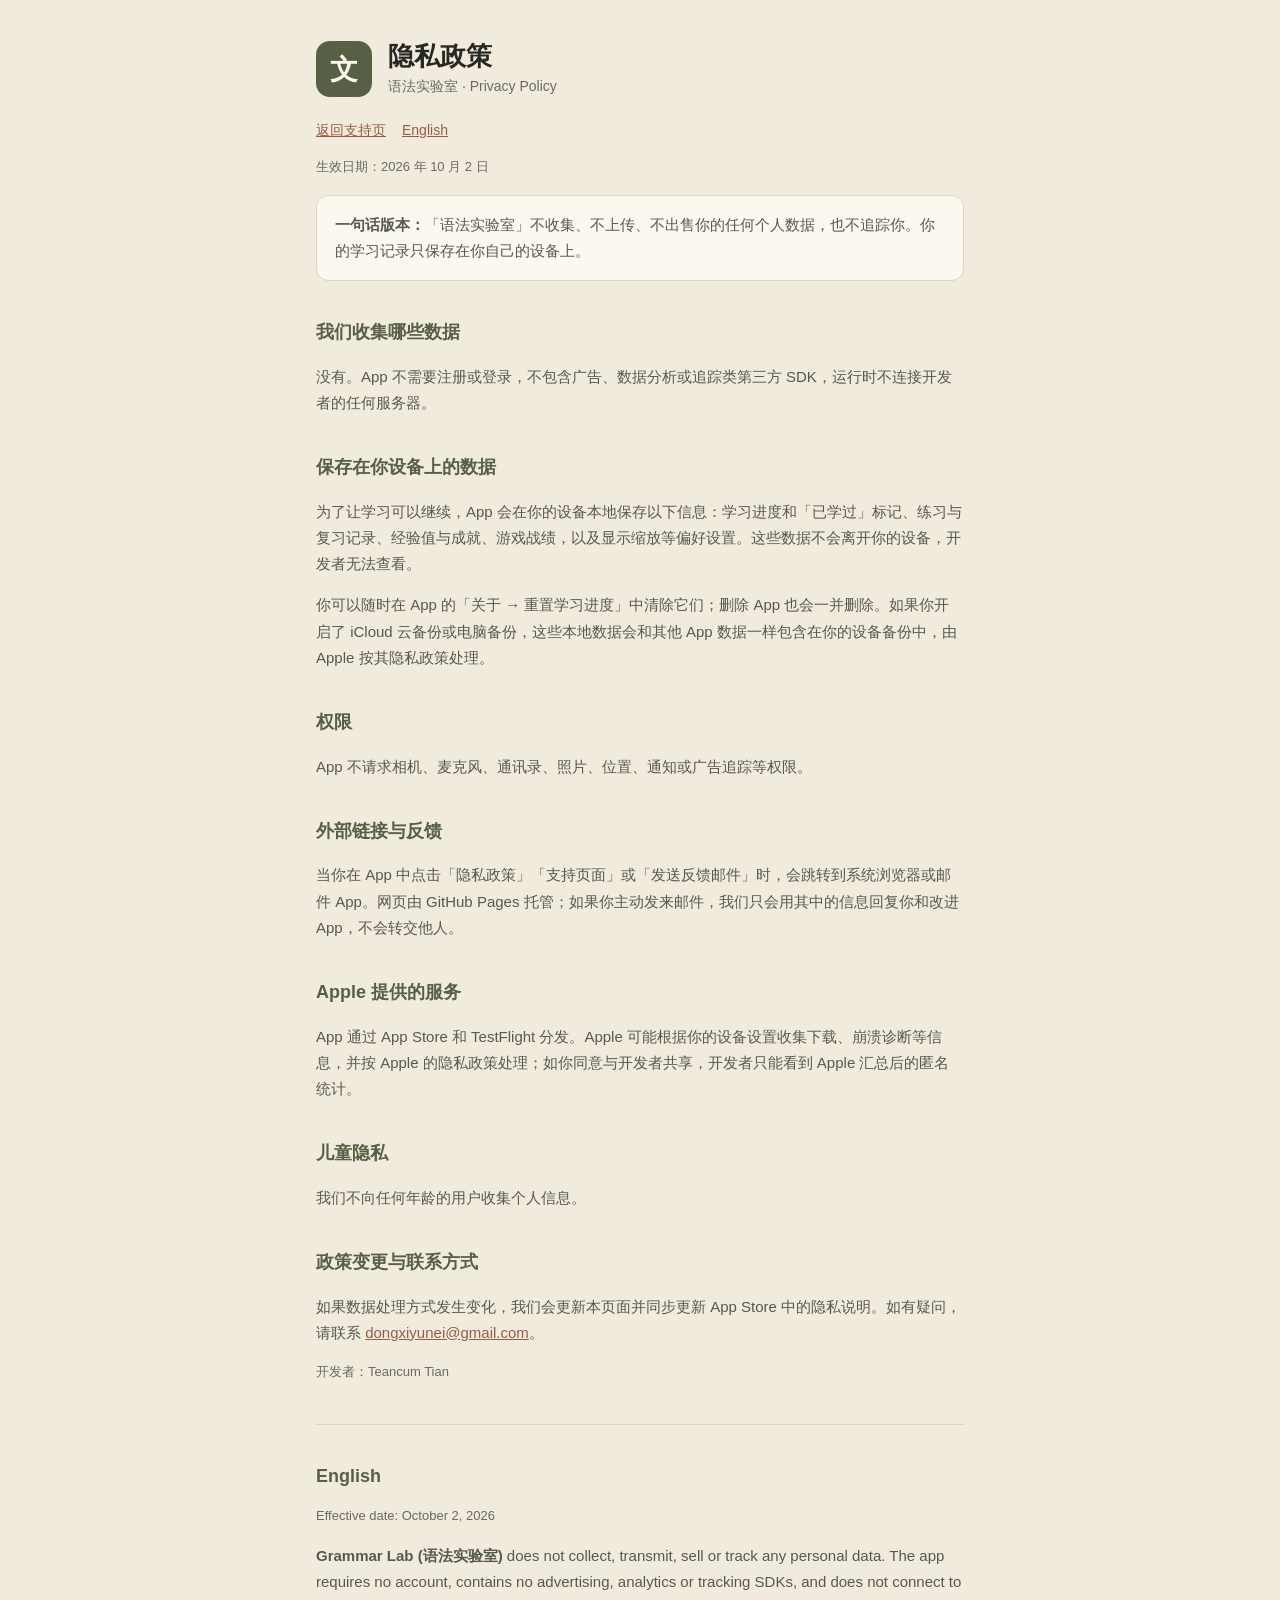
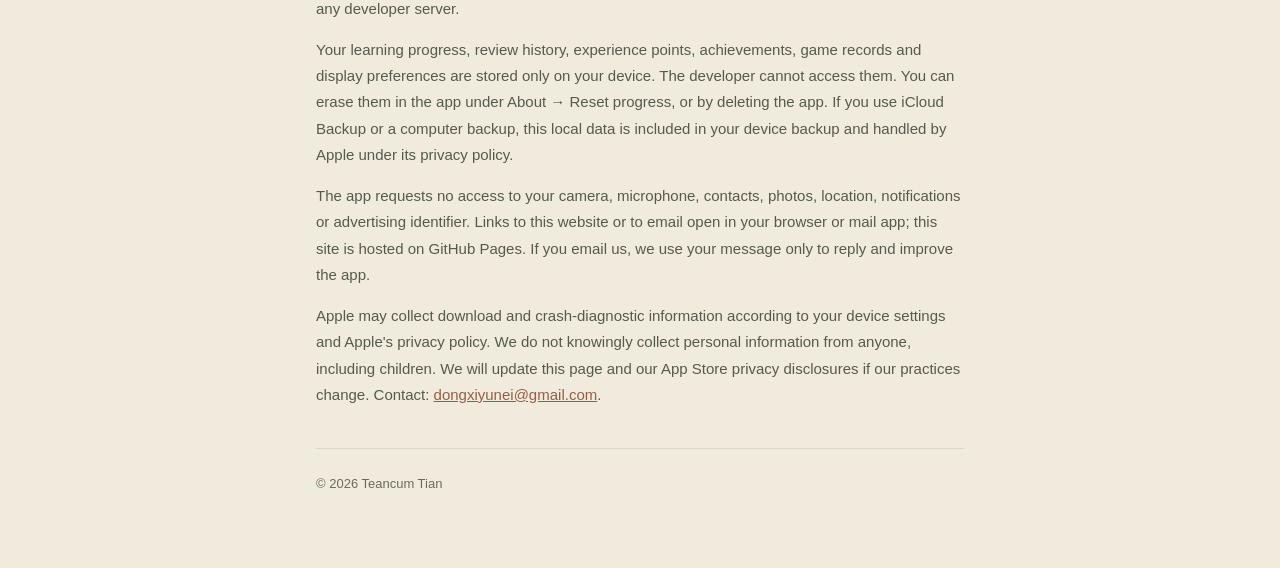
==== privacy.html @ 6383b58a "语法实验室支持页与隐私政策 Co-Authored-By: Claude Opus 5.5 <noreply@anthropic.com>" ====
<!DOCTYPE html>
<html lang="zh-Hans">
<head>
<meta charset="utf-8">
<meta name="viewport" content="width=device-width, initial-scale=1">
<title>语法实验室 — 隐私政策</title>
<meta name="description" content="语法实验室（日语语法学习 App）隐私政策：不收集、不上传任何个人数据。">
<link rel="stylesheet" href="style.css">
</head>
<body>
<main>
  <header>
    <div class="mark" aria-hidden="true">文</div>
    <div>
      <h1>隐私政策</h1>
      <p class="sub">语法实验室 · Privacy Policy</p>
    </div>
  </header>
  <nav>
    <a href="./">返回支持页</a>
    <a href="#english">English</a>
  </nav>
  <p class="muted">生效日期：2026 年 10 月 2 日</p>

  <div class="card">
    <p><strong>一句话版本：</strong>「语法实验室」不收集、不上传、不出售你的任何个人数据，也不追踪你。你的学习记录只保存在你自己的设备上。</p>
  </div>

  <h2>我们收集哪些数据</h2>
  <p>没有。App 不需要注册或登录，不包含广告、数据分析或追踪类第三方 SDK，运行时不连接开发者的任何服务器。</p>

  <h2>保存在你设备上的数据</h2>
  <p>为了让学习可以继续，App 会在你的设备本地保存以下信息：学习进度和「已学过」标记、练习与复习记录、经验值与成就、游戏战绩，以及显示缩放等偏好设置。这些数据不会离开你的设备，开发者无法查看。</p>
  <p>你可以随时在 App 的「关于 → 重置学习进度」中清除它们；删除 App 也会一并删除。如果你开启了 iCloud 云备份或电脑备份，这些本地数据会和其他 App 数据一样包含在你的设备备份中，由 Apple 按其隐私政策处理。</p>

  <h2>权限</h2>
  <p>App 不请求相机、麦克风、通讯录、照片、位置、通知或广告追踪等权限。</p>

  <h2>外部链接与反馈</h2>
  <p>当你在 App 中点击「隐私政策」「支持页面」或「发送反馈邮件」时，会跳转到系统浏览器或邮件 App。网页由 GitHub Pages 托管；如果你主动发来邮件，我们只会用其中的信息回复你和改进 App，不会转交他人。</p>

  <h2>Apple 提供的服务</h2>
  <p>App 通过 App Store 和 TestFlight 分发。Apple 可能根据你的设备设置收集下载、崩溃诊断等信息，并按 Apple 的隐私政策处理；如你同意与开发者共享，开发者只能看到 Apple 汇总后的匿名统计。</p>

  <h2>儿童隐私</h2>
  <p>我们不向任何年龄的用户收集个人信息。</p>

  <h2>政策变更与联系方式</h2>
  <p>如果数据处理方式发生变化，我们会更新本页面并同步更新 App Store 中的隐私说明。如有疑问，请联系 <a href="mailto:dongxiyunei@gmail.com">dongxiyunei@gmail.com</a>。</p>
  <p class="muted">开发者：Teancum Tian</p>

  <hr>

  <section id="english">
    <h2>English</h2>
    <p class="muted">Effective date: October 2, 2026</p>
    <p><strong>Grammar Lab (语法实验室)</strong> does not collect, transmit, sell or track any personal data. The app requires no account, contains no advertising, analytics or tracking SDKs, and does not connect to any developer server.</p>
    <p>Your learning progress, review history, experience points, achievements, game records and display preferences are stored only on your device. The developer cannot access them. You can erase them in the app under About → Reset progress, or by deleting the app. If you use iCloud Backup or a computer backup, this local data is included in your device backup and handled by Apple under its privacy policy.</p>
    <p>The app requests no access to your camera, microphone, contacts, photos, location, notifications or advertising identifier. Links to this website or to email open in your browser or mail app; this site is hosted on GitHub Pages. If you email us, we use your message only to reply and improve the app.</p>
    <p>Apple may collect download and crash-diagnostic information according to your device settings and Apple's privacy policy. We do not knowingly collect personal information from anyone, including children. We will update this page and our App Store privacy disclosures if our practices change. Contact: <a href="mailto:dongxiyunei@gmail.com">dongxiyunei@gmail.com</a>.</p>
  </section>

  <hr>
  <footer>© 2026 Teancum Tian</footer>
</main>
</body>
</html>
---- style.css ----
:root {
  color-scheme: light dark;
  --paper: #f1ebdd;
  --card: #fbf8ef;
  --ink: #262823;
  --ink-soft: #555a4e;
  --ink-muted: #696b60;
  --line: #d8d8cd;
  --olive: #576044;
  --accent: #975d43;
}
@media (prefers-color-scheme: dark) {
  :root {
    --paper: #1b1c18;
    --card: #24261f;
    --ink: #f1ede2;
    --ink-soft: #cfcbbf;
    --ink-muted: #a9a698;
    --line: #3a3c33;
    --olive: #a8b38a;
    --accent: #e0a07f;
  }
}
* { box-sizing: border-box; }
body {
  margin: 0;
  background: var(--paper);
  color: var(--ink);
  font-family: -apple-system, BlinkMacSystemFont, "PingFang SC", "Hiragino Sans GB", "Helvetica Neue", sans-serif;
  line-height: 1.75;
  -webkit-text-size-adjust: 100%;
}
main { max-width: 680px; margin: 0 auto; padding: 40px 16px 72px; }
header { display: flex; gap: 16px; align-items: center; margin-bottom: 8px; }
.mark {
  flex: none; width: 56px; height: 56px; border-radius: 14px;
  background: #576044; color: #fbf8ef;
  display: grid; place-items: center; font-size: 28px; font-weight: 700;
}
h1 { font-size: 26px; line-height: 1.3; margin: 0; }
.sub { color: var(--ink-muted); font-size: 14px; margin: 0; }
h2 { font-size: 18px; margin: 36px 0 8px; color: var(--olive); }
h3 { font-size: 15.5px; margin: 20px 0 4px; }
p, li { color: var(--ink-soft); font-size: 15px; }
ul { padding-left: 20px; }
a { color: var(--accent); }
.card {
  background: var(--card); border: 1px solid var(--line); border-radius: 12px;
  padding: 16px 18px; margin-top: 16px;
}
.card p:first-child { margin-top: 0; }
.card p:last-child { margin-bottom: 0; }
.muted { color: var(--ink-muted); font-size: 13px; }
nav { margin-top: 20px; display: flex; flex-wrap: wrap; gap: 8px 16px; font-size: 14px; }
hr { border: none; border-top: 1px solid var(--line); margin: 40px 0 24px; }
footer { color: var(--ink-muted); font-size: 13px; }
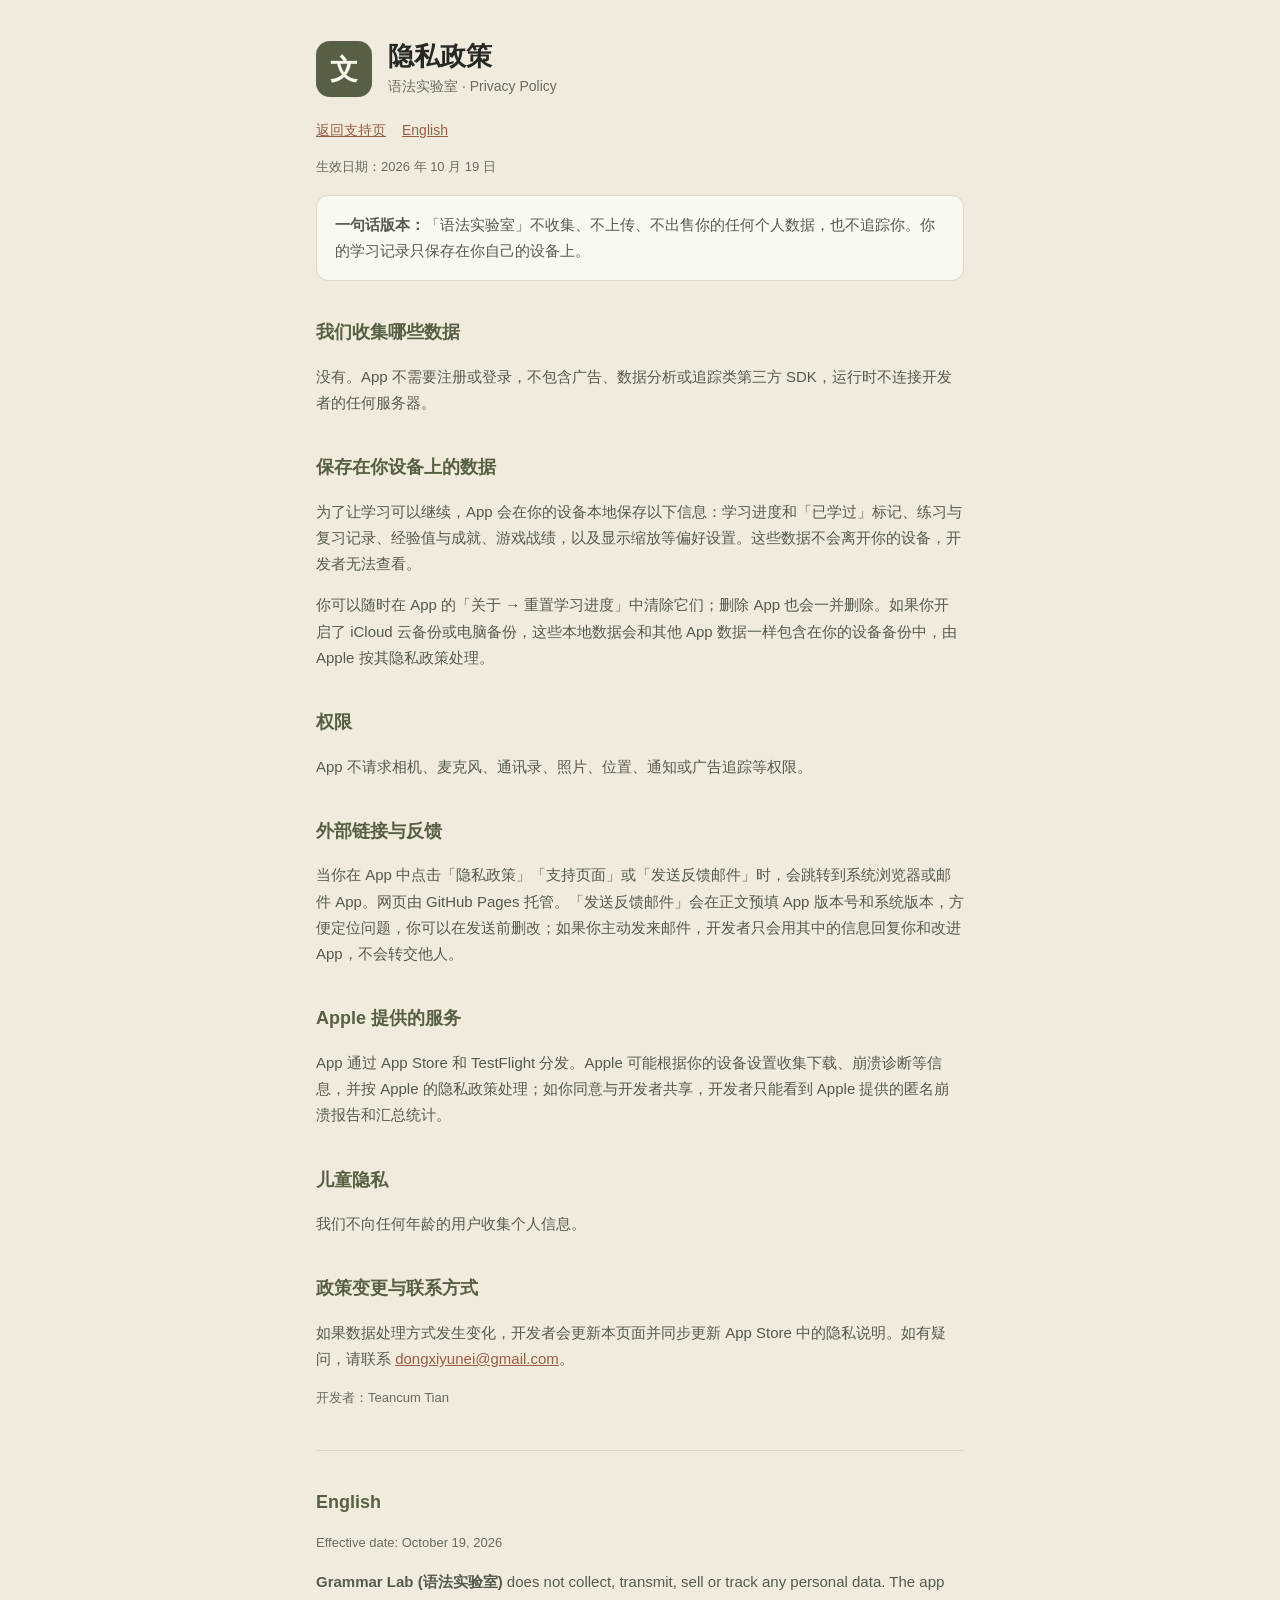
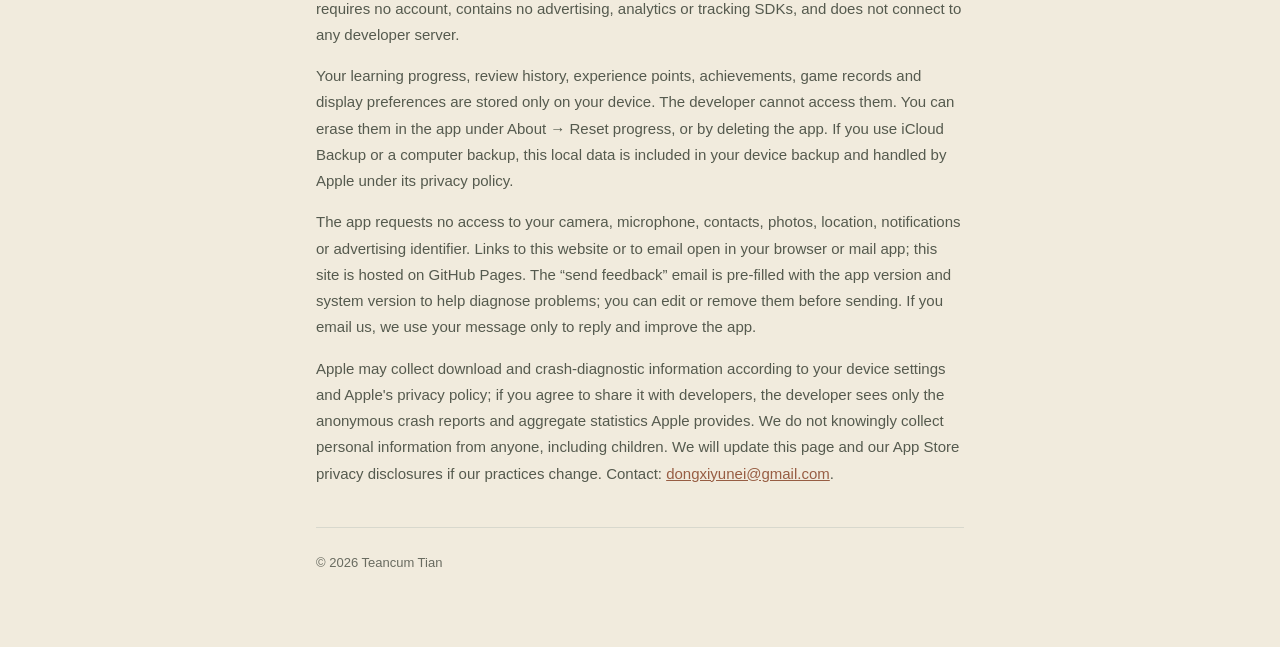
==== commit dc547209: "支持页与隐私政策：同步 1.6.1 文案，去掉厂商名，生效日期改为 2026-10-19" ====
--- a/privacy.html
+++ b/privacy.html
@@ -20,7 +20,7 @@
     <a href="./">返回支持页</a>
     <a href="#english">English</a>
   </nav>
-  <p class="muted">生效日期：2026 年 10 月 2 日</p>
+  <p class="muted">生效日期：2026 年 10 月 19 日</p>
 
   <div class="card">
     <p><strong>一句话版本：</strong>「语法实验室」不收集、不上传、不出售你的任何个人数据，也不追踪你。你的学习记录只保存在你自己的设备上。</p>
@@ -37,27 +37,27 @@
   <p>App 不请求相机、麦克风、通讯录、照片、位置、通知或广告追踪等权限。</p>
 
   <h2>外部链接与反馈</h2>
-  <p>当你在 App 中点击「隐私政策」「支持页面」或「发送反馈邮件」时，会跳转到系统浏览器或邮件 App。网页由 GitHub Pages 托管；如果你主动发来邮件，我们只会用其中的信息回复你和改进 App，不会转交他人。</p>
+  <p>当你在 App 中点击「隐私政策」「支持页面」或「发送反馈邮件」时，会跳转到系统浏览器或邮件 App。网页由 GitHub Pages 托管。「发送反馈邮件」会在正文预填 App 版本号和系统版本，方便定位问题，你可以在发送前删改；如果你主动发来邮件，开发者只会用其中的信息回复你和改进 App，不会转交他人。</p>
 
   <h2>Apple 提供的服务</h2>
-  <p>App 通过 App Store 和 TestFlight 分发。Apple 可能根据你的设备设置收集下载、崩溃诊断等信息，并按 Apple 的隐私政策处理；如你同意与开发者共享，开发者只能看到 Apple 汇总后的匿名统计。</p>
+  <p>App 通过 App Store 和 TestFlight 分发。Apple 可能根据你的设备设置收集下载、崩溃诊断等信息，并按 Apple 的隐私政策处理；如你同意与开发者共享，开发者只能看到 Apple 提供的匿名崩溃报告和汇总统计。</p>
 
   <h2>儿童隐私</h2>
   <p>我们不向任何年龄的用户收集个人信息。</p>
 
   <h2>政策变更与联系方式</h2>
-  <p>如果数据处理方式发生变化，我们会更新本页面并同步更新 App Store 中的隐私说明。如有疑问，请联系 <a href="mailto:dongxiyunei@gmail.com">dongxiyunei@gmail.com</a>。</p>
+  <p>如果数据处理方式发生变化，开发者会更新本页面并同步更新 App Store 中的隐私说明。如有疑问，请联系 <a href="mailto:dongxiyunei@gmail.com">dongxiyunei@gmail.com</a>。</p>
   <p class="muted">开发者：Teancum Tian</p>
 
   <hr>
 
   <section id="english">
     <h2>English</h2>
-    <p class="muted">Effective date: October 2, 2026</p>
+    <p class="muted">Effective date: October 19, 2026</p>
     <p><strong>Grammar Lab (语法实验室)</strong> does not collect, transmit, sell or track any personal data. The app requires no account, contains no advertising, analytics or tracking SDKs, and does not connect to any developer server.</p>
     <p>Your learning progress, review history, experience points, achievements, game records and display preferences are stored only on your device. The developer cannot access them. You can erase them in the app under About → Reset progress, or by deleting the app. If you use iCloud Backup or a computer backup, this local data is included in your device backup and handled by Apple under its privacy policy.</p>
-    <p>The app requests no access to your camera, microphone, contacts, photos, location, notifications or advertising identifier. Links to this website or to email open in your browser or mail app; this site is hosted on GitHub Pages. If you email us, we use your message only to reply and improve the app.</p>
-    <p>Apple may collect download and crash-diagnostic information according to your device settings and Apple's privacy policy. We do not knowingly collect personal information from anyone, including children. We will update this page and our App Store privacy disclosures if our practices change. Contact: <a href="mailto:dongxiyunei@gmail.com">dongxiyunei@gmail.com</a>.</p>
+    <p>The app requests no access to your camera, microphone, contacts, photos, location, notifications or advertising identifier. Links to this website or to email open in your browser or mail app; this site is hosted on GitHub Pages. The “send feedback” email is pre-filled with the app version and system version to help diagnose problems; you can edit or remove them before sending. If you email us, we use your message only to reply and improve the app.</p>
+    <p>Apple may collect download and crash-diagnostic information according to your device settings and Apple's privacy policy; if you agree to share it with developers, the developer sees only the anonymous crash reports and aggregate statistics Apple provides. We do not knowingly collect personal information from anyone, including children. We will update this page and our App Store privacy disclosures if our practices change. Contact: <a href="mailto:dongxiyunei@gmail.com">dongxiyunei@gmail.com</a>.</p>
   </section>
 
   <hr>
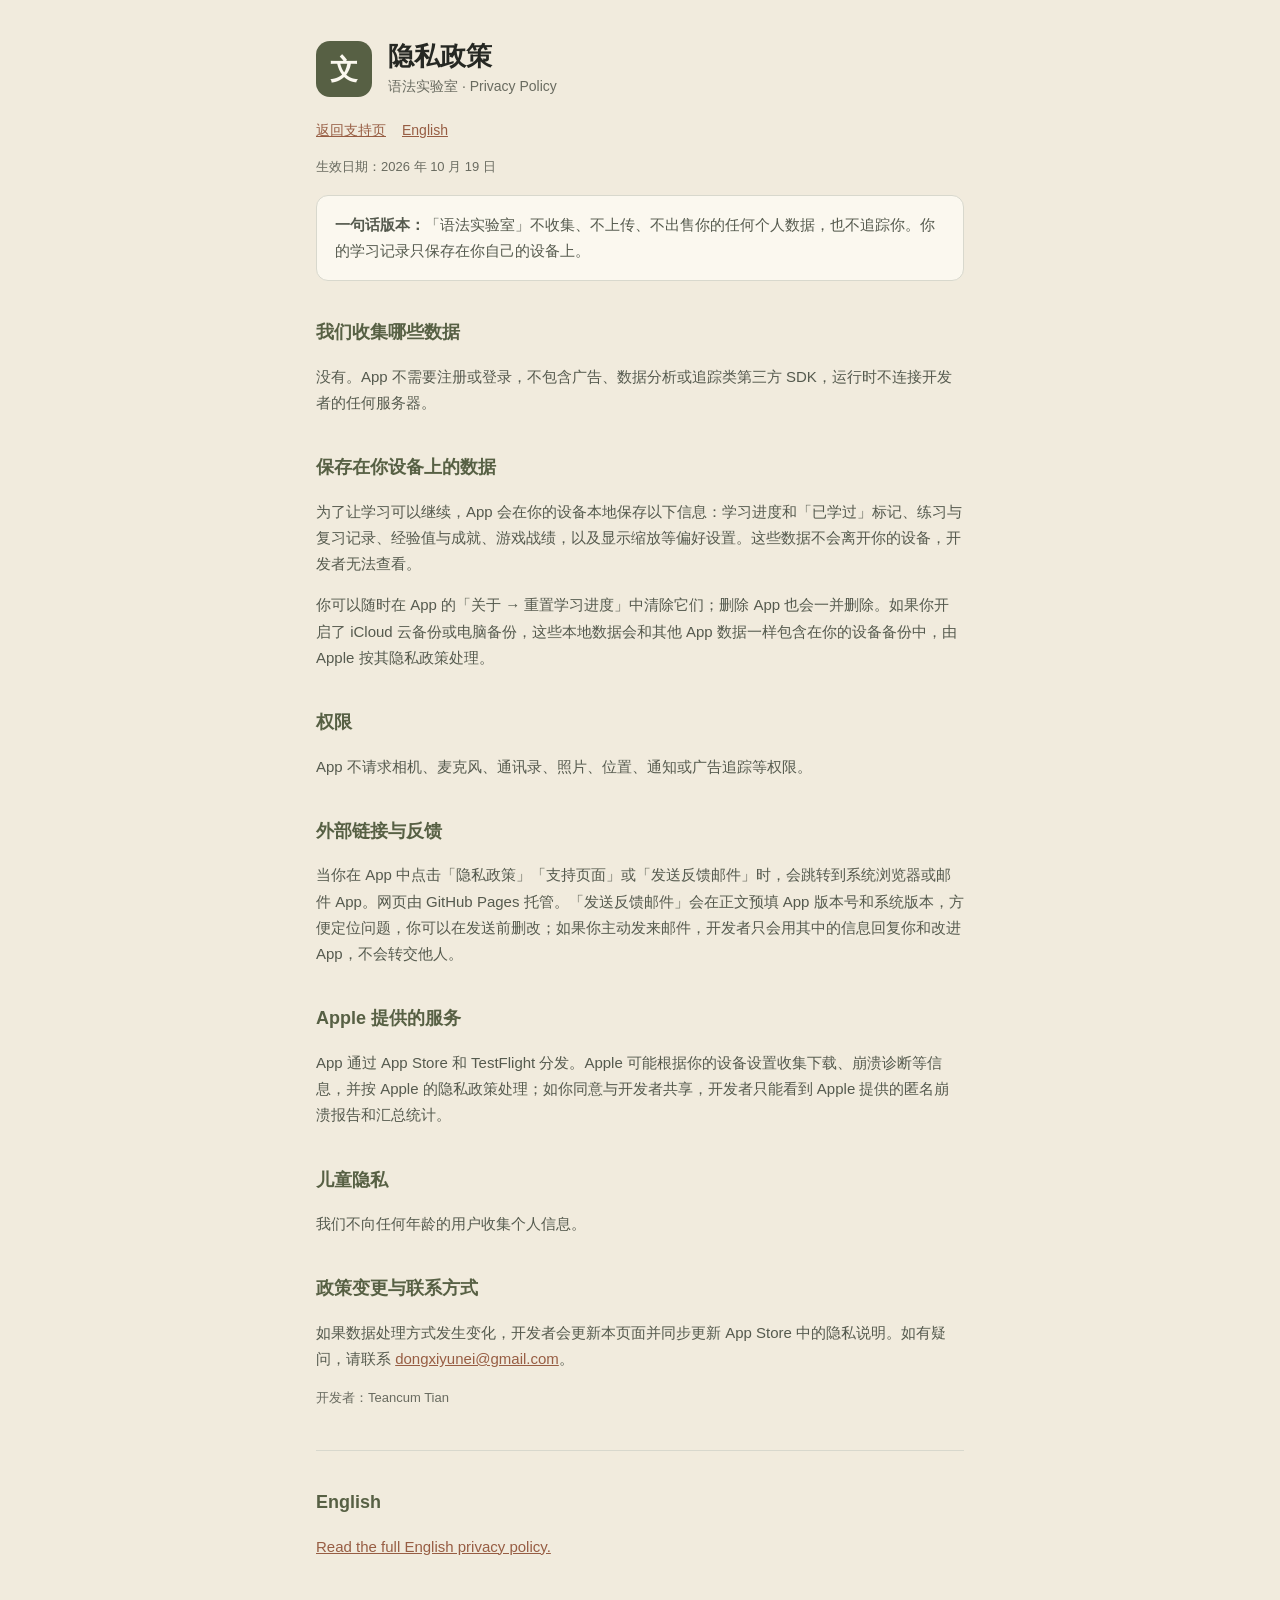
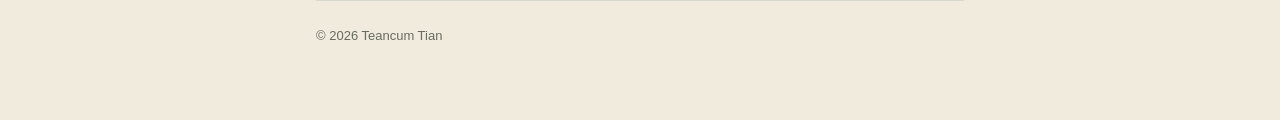
==== commit b0492296: "支持站英文页：新增 en/index.html 与 en/privacy.html，中文页 English 链接改指向完整英文页 Co-Authored-By: Claude Opus 5.5 <no" ====
--- a/privacy.html
+++ b/privacy.html
@@ -18,7 +18,7 @@
   </header>
   <nav>
     <a href="./">返回支持页</a>
-    <a href="#english">English</a>
+    <a href="en/privacy.html" lang="en" hreflang="en">English</a>
   </nav>
   <p class="muted">生效日期：2026 年 10 月 19 日</p>
 
@@ -51,13 +51,9 @@
 
   <hr>
 
-  <section id="english">
+  <section id="english" lang="en">
     <h2>English</h2>
-    <p class="muted">Effective date: October 19, 2026</p>
-    <p><strong>Grammar Lab (语法实验室)</strong> does not collect, transmit, sell or track any personal data. The app requires no account, contains no advertising, analytics or tracking SDKs, and does not connect to any developer server.</p>
-    <p>Your learning progress, review history, experience points, achievements, game records and display preferences are stored only on your device. The developer cannot access them. You can erase them in the app under About → Reset progress, or by deleting the app. If you use iCloud Backup or a computer backup, this local data is included in your device backup and handled by Apple under its privacy policy.</p>
-    <p>The app requests no access to your camera, microphone, contacts, photos, location, notifications or advertising identifier. Links to this website or to email open in your browser or mail app; this site is hosted on GitHub Pages. The “send feedback” email is pre-filled with the app version and system version to help diagnose problems; you can edit or remove them before sending. If you email us, we use your message only to reply and improve the app.</p>
-    <p>Apple may collect download and crash-diagnostic information according to your device settings and Apple's privacy policy; if you agree to share it with developers, the developer sees only the anonymous crash reports and aggregate statistics Apple provides. We do not knowingly collect personal information from anyone, including children. We will update this page and our App Store privacy disclosures if our practices change. Contact: <a href="mailto:dongxiyunei@gmail.com">dongxiyunei@gmail.com</a>.</p>
+    <p><a href="en/privacy.html" hreflang="en">Read the full English privacy policy.</a></p>
   </section>
 
   <hr>
